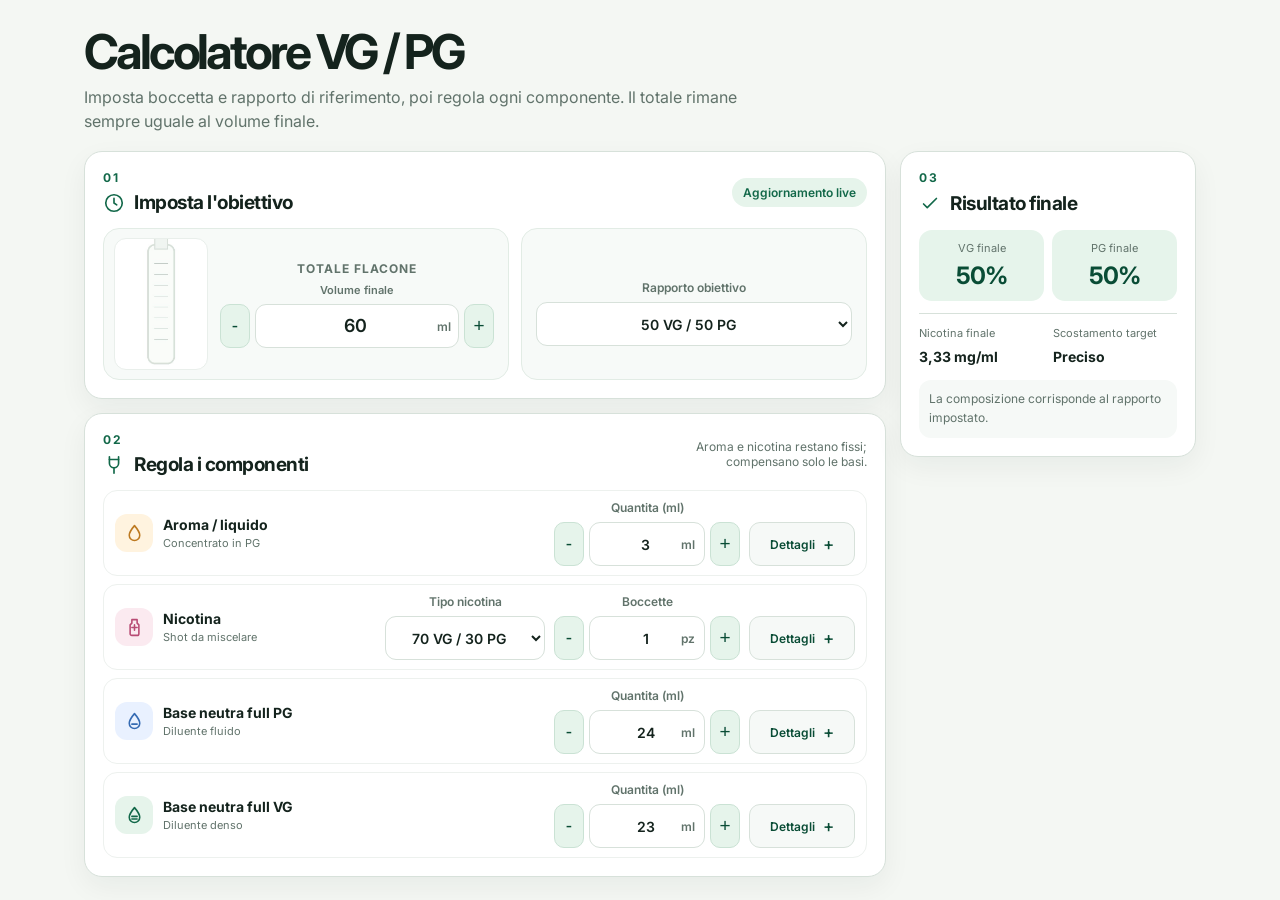
==== mixer.html @ ab555bd7 "a" ====
<!doctype html>
<html lang="it">
  <head>
    <meta charset="UTF-8" />
    <meta name="viewport" content="width=device-width, initial-scale=1.0" />
    <link rel="preconnect" href="https://fonts.googleapis.com" />
    <link rel="preconnect" href="https://fonts.gstatic.com" crossorigin />
    <link
      href="https://fonts.googleapis.com/css2?family=Inter:wght@400;500;600;700&display=swap"
      rel="stylesheet"
    />
    <link rel="stylesheet" href="mixer.css" />
    <link rel="manifest" href="manifest.json" />
    <meta name="theme-color" content="#126849" />
    <meta name="apple-mobile-web-app-capable" content="yes" />
    <meta name="apple-mobile-web-app-status-bar-style" content="default" />
    <meta name="apple-mobile-web-app-title" content="VG Mixer" />
    <link rel="apple-touch-icon" href="icon-192.png" />
    <title>Mixer VG / PG</title>
  </head>
  <body>
    <main class="page">
      <header class="hero">
        <div>
          <h1>Calcolatore VG / PG</h1>
          <p class="intro">
            Imposta boccetta e rapporto di riferimento, poi regola ogni
            componente. Il totale rimane sempre uguale al volume finale.
          </p>
        </div>
      </header>

      <form id="mixer-form" class="workspace" novalidate>
        <div class="editor">
          <section class="panel target-panel" aria-label="Impostazioni ricetta">
            <div class="panel-title">
              <div>
                <p class="step">01</p>
                <h2>
                  <svg
                    class="heading-icon"
                    viewBox="0 0 24 24"
                    aria-hidden="true"
                  >
                    <path d="M12 21a9 9 0 1 0 0-18 9 9 0 0 0 0 18Z" />
                    <path d="M12 7v5l3 2" />
                  </svg>
                  Imposta l'obiettivo
                </h2>
              </div>
              <span class="live-pill">Aggiornamento live</span>
            </div>
            <div class="target-layout">
              <label class="bottle-card">
                <span class="bottle-media" aria-hidden="true">
                  <img src="mixer-assets/flacone-graduato-60ml.jpg" alt="" />
                </span>
                <span class="bottle-controls">
                  <span class="bottle-label">Totale flacone</span>
                  <span class="bottle-helper">Volume finale</span>
                  <span class="stepper bottle-stepper">
                    <button
                      type="button"
                      class="adjust"
                      data-target="final-volume"
                      data-delta="-10"
                      aria-label="Diminuisci volume finale"
                    >
                      -
                    </button>
                    <span class="input-with-unit bottle-input">
                      <input
                        id="final-volume"
                        class="center-value"
                        type="number"
                        value="60"
                        min="0.1"
                        step="0.1"
                      />
                      <b>ml</b>
                    </span>
                    <button
                      type="button"
                      class="adjust"
                      data-target="final-volume"
                      data-delta="10"
                      aria-label="Aumenta volume finale"
                    >
                      +
                    </button>
                  </span>
                </span>
              </label>
              <div class="target-grid">
                <label>
                  Rapporto obiettivo
                  <select id="target-preset" class="center-select">
                    <option value="50" selected>50 VG / 50 PG</option>
                    <option value="70">70 VG / 30 PG</option>
                    <option value="custom">Personalizzato</option>
                  </select>
                </label>
                <div id="custom-target" class="custom-target" hidden>
                  <label>
                    VG personalizzato (%)
                    <span class="stepper">
                      <button
                        type="button"
                        class="adjust"
                        data-target="target-vg"
                        data-delta="-1"
                        aria-label="Diminuisci VG"
                      >
                        -
                      </button>
                      <input
                        id="target-vg"
                        class="center-value"
                        type="number"
                        value="50"
                        min="0"
                        max="100"
                        step="0.1"
                      />
                      <button
                        type="button"
                        class="adjust"
                        data-target="target-vg"
                        data-delta="1"
                        aria-label="Aumenta VG"
                      >
                        +
                      </button>
                    </span>
                  </label>
                  <div class="read-only-value">
                    <span>PG calcolato</span>
                    <strong id="target-pg">50%</strong>
                  </div>
                </div>
              </div>
            </div>
          </section>

          <section class="panel ingredients" aria-label="Componenti">
            <div class="panel-title">
              <div>
                <p class="step">02</p>
                <h2>
                  <svg
                    class="heading-icon"
                    viewBox="0 0 24 24"
                    aria-hidden="true"
                  >
                    <path d="M7 3v7a5 5 0 1 0 10 0V3" />
                    <path d="M7 6h10M12 15v6" />
                  </svg>
                  Regola i componenti
                </h2>
              </div>
              <p class="hint">
                Aroma e nicotina restano fissi; compensano solo le basi.
              </p>
            </div>

            <div class="component-row aroma" data-id="aroma">
              <div class="component-name">
                <span class="component-icon">
                  <svg viewBox="0 0 24 24" aria-hidden="true">
                    <path d="M12 3s6 7 6 11a6 6 0 0 1-12 0c0-4 6-11 6-11Z" />
                  </svg>
                </span>
                <div>
                  <strong>Aroma / liquido</strong>
                  <small>Concentrato in PG</small>
                </div>
              </div>
              <label class="field compact">
                <span>Quantita (ml)</span>
                <span class="stepper">
                  <button
                    type="button"
                    class="adjust"
                    data-target="aroma-amount"
                    data-delta="-0.1"
                    aria-label="Diminuisci aroma"
                  >
                    -
                  </button>
                  <span class="input-with-unit">
                    <input
                      id="aroma-amount"
                      class="amount center-value"
                      type="number"
                      value="3"
                      min="0"
                      step="0.1"
                    />
                    <b>ml</b>
                  </span>
                  <button
                    type="button"
                    class="adjust"
                    data-target="aroma-amount"
                    data-delta="0.1"
                    aria-label="Aumenta aroma"
                  >
                    +
                  </button>
                </span>
              </label>
              <details class="component-details">
                <summary>Dettagli</summary>
                <div class="detail-grid">
                  <div class="display-field">
                    <span>Composizione</span>
                    <strong>100% PG</strong>
                  </div>
                  <div class="display-field">
                    <span>VG / PG</span>
                    <output class="ratio">0% VG / 100% PG</output>
                  </div>
                </div>
              </details>
            </div>

            <div class="component-row nicotine" data-id="nicotine">
              <div class="component-name">
                <span class="component-icon">
                  <svg viewBox="0 0 24 24" aria-hidden="true">
                    <path
                      d="M9 3h6v4l2 2v10a2 2 0 0 1-2 2H9a2 2 0 0 1-2-2V9l2-2V3Z"
                    />
                    <path d="M9 12h6M12 9v6" />
                  </svg>
                </span>
                <div>
                  <strong>Nicotina</strong>
                  <small>Shot da miscelare</small>
                </div>
                <label class="nicotine-type">
                  Tipo nicotina
                  <select id="nicotine-ratio" class="center-select">
                    <option value="70vg" selected>70 VG / 30 PG</option>
                    <option value="50vg">50 VG / 50 PG</option>
                  </select>
                </label>
              </div>
              <label class="field compact">
                <span>Boccette</span>
                <span class="stepper">
                  <button
                    type="button"
                    class="adjust"
                    data-target="nicotine-bottles"
                    data-delta="-0.5"
                    aria-label="Diminuisci mezza boccetta di nicotina"
                  >
                    -
                  </button>
                  <span class="input-with-unit">
                    <input
                      id="nicotine-bottles"
                      class="center-value"
                      type="number"
                      value="1"
                      min="0"
                      step="0.5"
                    />
                    <b>pz</b>
                  </span>
                  <button
                    type="button"
                    class="adjust"
                    data-target="nicotine-bottles"
                    data-delta="0.5"
                    aria-label="Aumenta mezza boccetta di nicotina"
                  >
                    +
                  </button>
                </span>
              </label>
              <details class="component-details">
                <summary>Dettagli</summary>
                <div class="detail-grid nicotine-settings">
                  <div class="display-field shot-field">
                    <span>Dose fissa</span>
                    <strong>10 ml · 20 mg/ml</strong>
                  </div>
                  <div class="display-field full-detail">
                    <span>VG / PG</span>
                    <output class="ratio" id="nicotine-composition"
                      >70% VG / 30% PG</output
                    >
                  </div>
                </div>
              </details>
            </div>

            <div class="component-row pg" data-id="basePg">
              <div class="component-name">
                <span class="component-icon">
                  <svg viewBox="0 0 24 24" aria-hidden="true">
                    <path d="M12 3s6 7 6 11a6 6 0 0 1-12 0c0-4 6-11 6-11Z" />
                    <path d="M9 15h6" />
                  </svg>
                </span>
                <div>
                  <strong>Base neutra full PG</strong>
                  <small>Diluente fluido</small>
                </div>
              </div>
              <label class="field compact">
                <span>Quantita (ml)</span>
                <span class="stepper">
                  <button
                    type="button"
                    class="adjust"
                    data-target="base-pg-amount"
                    data-delta="-1"
                    aria-label="Diminuisci base PG"
                  >
                    -
                  </button>
                  <span class="input-with-unit">
                    <input
                      id="base-pg-amount"
                      class="amount center-value"
                      type="number"
                      value="24"
                      min="0"
                      step="0.1"
                    />
                    <b>ml</b>
                  </span>
                  <button
                    type="button"
                    class="adjust"
                    data-target="base-pg-amount"
                    data-delta="1"
                    aria-label="Aumenta base PG"
                  >
                    +
                  </button>
                </span>
              </label>
              <details class="component-details">
                <summary>Dettagli</summary>
                <div class="detail-grid">
                  <div class="display-field">
                    <span>Composizione</span>
                    <strong>100% PG</strong>
                  </div>
                  <div class="display-field">
                    <span>VG / PG</span>
                    <output class="ratio">0% VG / 100% PG</output>
                  </div>
                </div>
              </details>
            </div>

            <div class="component-row vg" data-id="baseVg">
              <div class="component-name">
                <span class="component-icon">
                  <svg viewBox="0 0 24 24" aria-hidden="true">
                    <path d="M12 3s6 7 6 11a6 6 0 0 1-12 0c0-4 6-11 6-11Z" />
                    <path d="M9 13h6M9 16h6" />
                  </svg>
                </span>
                <div>
                  <strong>Base neutra full VG</strong>
                  <small>Diluente denso</small>
                </div>
              </div>
              <label class="field compact">
                <span>Quantita (ml)</span>
                <span class="stepper">
                  <button
                    type="button"
                    class="adjust"
                    data-target="base-vg-amount"
                    data-delta="-1"
                    aria-label="Diminuisci base VG"
                  >
                    -
                  </button>
                  <span class="input-with-unit">
                    <input
                      id="base-vg-amount"
                      class="amount center-value"
                      type="number"
                      value="23"
                      min="0"
                      step="0.1"
                    />
                    <b>ml</b>
                  </span>
                  <button
                    type="button"
                    class="adjust"
                    data-target="base-vg-amount"
                    data-delta="1"
                    aria-label="Aumenta base VG"
                  >
                    +
                  </button>
                </span>
              </label>
              <details class="component-details">
                <summary>Dettagli</summary>
                <div class="detail-grid">
                  <div class="display-field">
                    <span>Composizione</span>
                    <strong>100% VG</strong>
                  </div>
                  <div class="display-field">
                    <span>VG / PG</span>
                    <output class="ratio">100% VG / 0% PG</output>
                  </div>
                </div>
              </details>
            </div>
          </section>
        </div>

        <section id="result" class="panel result" aria-live="polite">
          <p class="step">03</p>
          <h2>
            <svg class="heading-icon" viewBox="0 0 24 24" aria-hidden="true">
              <path d="m5 12 4 4L19 6" />
            </svg>
            Risultato finale
          </h2>
          <div class="ratio-result">
            <div>
              <span>VG finale</span>
              <strong id="result-vg">50%</strong>
            </div>
            <div>
              <span>PG finale</span>
              <strong id="result-pg">50%</strong>
            </div>
          </div>
          <div class="result-details">
            <div>
              <span>Nicotina finale</span>
              <strong id="result-nicotine">3,33 mg/ml</strong>
            </div>
            <div>
              <span>Scostamento target</span>
              <strong id="result-delta">Preciso</strong>
            </div>
          </div>
          <p id="result-note" class="result-note">
            La composizione corrisponde al rapporto impostato.
          </p>
        </section>
      </form>
    </main>
    <script src="mixer.js"></script>
    <script>
    if ("serviceWorker" in navigator) {
      window.addEventListener("load", () => {
        navigator.serviceWorker.register("./service-worker.js").catch(() => {});
      });
    }
    </script>
  </body>
</html>
---- mixer.css ----
:root {
  --bg: #f4f7f3;
  --panel: #fff;
  --ink: #14231d;
  --muted: #61736b;
  --border: #d7e1da;
  --green: #126849;
  --green-dark: #094c35;
  --green-soft: #e6f4eb;
  --blue-soft: #e9f1ff;
  --blue: #356bb3;
  --amber-soft: #fff3df;
  --amber: #bd7920;
  --pink-soft: #fbeaf0;
  --pink: #b84b74;
  --danger: #a33c37;
  --shadow: 0 10px 28px rgba(18, 42, 30, 0.055);
}

* {
  box-sizing: border-box;
}

body {
  margin: 0;
  color: var(--ink);
  background: var(--bg);
  font-family: "Inter", Arial, sans-serif;
}

.page {
  max-width: 1160px;
  margin: 0 auto;
  padding: 28px 24px 22px;
}

.hero {
  margin-bottom: 18px;
}

.hero > div {
  max-width: 710px;
}

.eyebrow,
.step {
  margin: 0 0 7px;
  color: var(--green);
  font-size: 12px;
  font-weight: 700;
  letter-spacing: 0.18em;
}

h1 {
  font-size: clamp(36px, 4vw, 48px);
  letter-spacing: -0.065em;
  line-height: 1;
  margin: 0 0 10px;
}

.intro {
  color: var(--muted);
  font-size: 16px;
  line-height: 1.48;
  margin: 0;
}

.workspace {
  display: grid;
  grid-template-columns: minmax(670px, 1fr) 296px;
  gap: 14px;
  align-items: start;
}

.editor {
  display: grid;
  gap: 14px;
  min-width: 0;
}

.panel {
  background: var(--panel);
  border: 1px solid var(--border);
  border-radius: 18px;
  box-shadow: var(--shadow);
  padding: 18px;
}

.panel-title {
  display: flex;
  justify-content: space-between;
  align-items: center;
  gap: 14px;
  margin-bottom: 14px;
}

.panel-title h2,
.result h2 {
  align-items: center;
  display: flex;
  gap: 9px;
  font-size: 19px;
  letter-spacing: -0.025em;
  margin: 0;
}

.heading-icon {
  color: var(--green);
  fill: none;
  flex: none;
  height: 22px;
  stroke: currentColor;
  stroke-linecap: round;
  stroke-linejoin: round;
  stroke-width: 1.8;
  width: 22px;
}

.panel-title .step {
  margin-bottom: 6px;
}

.live-pill {
  border-radius: 100px;
  color: var(--green);
  background: var(--green-soft);
  font-size: 12px;
  font-weight: 600;
  padding: 7px 11px;
}

.target-layout {
  display: grid;
  grid-template-columns: minmax(338px, 1.08fr) minmax(250px, 0.92fr);
  align-items: stretch;
  gap: 12px;
}

.target-grid {
  background: #f7faf8;
  border: 1px solid #e2ece5;
  border-radius: 16px;
  display: grid;
  grid-template-columns: minmax(190px, 1fr);
  gap: 10px;
  padding: 14px;
  min-height: 150px;
  align-items: center;
}

.target-grid > label {
  display: grid;
  align-content: center;
  justify-items: stretch;
  height: 100%;
  padding-top: 18px;
}

#target-preset {
  height: 44px;
  line-height: 44px;
}

.custom-target {
  display: grid;
  grid-template-columns: minmax(0, 1fr) 92px;
  gap: 9px;
}

.custom-target[hidden] {
  display: none;
}

.bottle-card {
  align-items: center;
  background: #f7faf8;
  border: 1px solid #e2ece5;
  border-radius: 16px;
  display: grid;
  gap: 12px;
  grid-template-columns: 94px minmax(0, 1fr);
  min-height: 150px;
  padding: 9px 14px 9px 10px;
}

.bottle-label {
  color: var(--muted);
  font-size: 12px;
  font-weight: 700;
  margin: 0;
  text-transform: uppercase;
  letter-spacing: 0.08em;
}

.bottle-media {
  align-items: center;
  background: #fff;
  border: 1px solid #e9efeb;
  border-radius: 12px;
  display: flex;
  height: 132px;
  justify-content: center;
  overflow: hidden;
  width: 94px;
}

.bottle-media img {
  height: 142px;
  mix-blend-mode: multiply;
  object-fit: contain;
  width: 92px;
}

.bottle-controls {
  display: grid;
  gap: 7px;
  min-width: 0;
}

.bottle-helper {
  color: var(--muted);
  display: block;
  font-size: 11px;
  font-weight: 600;
}

.bottle-input {
  display: block;
  position: relative;
  width: 92px;
}

.bottle-input input {
  font-size: 18px;
  height: 44px;
  padding: 0 27px 0 7px;
}

.bottle-input b {
  color: var(--muted);
  font-size: 11px;
  font-weight: 600;
  position: absolute;
  right: 8px;
  top: 15px;
}

label,
.read-only-value {
  color: var(--muted);
  display: grid;
  font-size: 12px;
  font-weight: 600;
  gap: 7px;
  text-align: center;
}

input,
select {
  height: 44px;
  border: 1px solid var(--border);
  border-radius: 11px;
  background: #fff;
  color: var(--ink);
  font: inherit;
  font-size: 14px;
  padding: 0 12px;
  width: 100%;
}

.stepper {
  align-items: center;
  display: flex;
  gap: 5px;
  min-width: 0;
}

.adjust {
  align-items: center;
  background: var(--green-soft);
  border: 1px solid #cae2d4;
  border-radius: 10px;
  color: var(--green-dark);
  cursor: pointer;
  display: inline-flex;
  flex: none;
  font-size: 19px;
  font-weight: 500;
  height: 44px;
  justify-content: center;
  transition:
    background 0.16s ease,
    border-color 0.16s ease;
  width: 30px;
}

.adjust:hover {
  background: #d6eee0;
  border-color: #abd1bc;
}

.adjust:active {
  background: #c7e5d4;
}

.input-with-unit {
  display: block;
  flex: 1;
  min-width: 0;
  position: relative;
}

.input-with-unit input {
  padding-left: 27px;
  padding-right: 30px;
}

.input-with-unit b {
  color: var(--muted);
  font-size: 12px;
  font-weight: 600;
  position: absolute;
  right: 10px;
  top: 15px;
}

.bottle-stepper {
  gap: 5px;
}

.bottle-stepper .adjust {
  height: 44px;
  width: 30px;
}

.bottle-stepper .input-with-unit b {
  color: var(--muted);
  font-size: 12px;
  right: 8px;
  top: 15px;
}

.center-select {
  text-align: center;
  text-align-last: center;
}

.center-value {
  appearance: textfield;
  font-weight: 600;
  text-align: center;
}

.center-value::-webkit-inner-spin-button,
.center-value::-webkit-outer-spin-button {
  -webkit-appearance: none;
  margin: 0;
}

input:focus,
select:focus {
  border-color: var(--green);
  box-shadow: 0 0 0 3px rgba(18, 104, 73, 0.13);
  outline: none;
}

.read-only-value strong {
  align-items: center;
  background: var(--green-soft);
  border-radius: 11px;
  color: var(--green-dark);
  display: flex;
  font-size: 18px;
  height: 44px;
  justify-content: center;
  padding: 0 13px;
}

.hint {
  color: var(--muted);
  font-size: 12px;
  margin: 0;
  max-width: 245px;
  text-align: right;
}

.component-row {
  display: grid;
  grid-template-columns: minmax(300px, 1fr) 186px 106px;
  align-items: end;
  gap: 9px;
}

.component-row.nicotine {
  grid-template-columns: minmax(300px, 1fr) 186px 106px;
}

.component-row {
  border: 1px solid #edf1ee;
  border-radius: 14px;
  margin-bottom: 8px;
  padding: 9px 11px;
}

.component-row:last-child {
  margin-bottom: 0;
}

.component-name {
  align-items: center;
  align-self: center;
  display: flex;
  gap: 10px;
}

.nicotine .component-name {
  align-self: end;
}

.nicotine-type {
  flex: none;
  margin-left: auto;
  width: 160px;
}

.component-name strong,
.component-name small {
  display: block;
}

.component-name strong {
  font-size: 14px;
}

.component-name small {
  color: var(--muted);
  font-size: 11px;
  margin-top: 3px;
}

.component-icon {
  align-items: center;
  background: var(--amber-soft);
  border-radius: 12px;
  color: var(--amber);
  display: flex;
  flex: none;
  height: 38px;
  justify-content: center;
  width: 38px;
}

.component-icon svg {
  fill: none;
  height: 21px;
  stroke: currentColor;
  stroke-linecap: round;
  stroke-linejoin: round;
  stroke-width: 1.8;
  width: 21px;
}

.nicotine .component-icon {
  background: var(--pink-soft);
  color: var(--pink);
}

.pg .component-icon {
  background: var(--blue-soft);
  color: var(--blue);
}

.vg .component-icon {
  background: var(--green-soft);
  color: var(--green);
}

.field.compact {
  display: grid;
  gap: 7px;
}

.field.compact > span:first-child {
  display: block;
  text-align: center;
}

.component-details {
  min-width: 0;
  position: relative;
}

.component-details summary {
  align-items: center;
  background: #f6f9f7;
  border: 1px solid var(--border);
  border-radius: 11px;
  color: var(--green-dark);
  cursor: pointer;
  display: flex;
  font-size: 12px;
  font-weight: 600;
  gap: 8px;
  height: 44px;
  justify-content: center;
  list-style: none;
  padding: 0 10px;
  user-select: none;
}

.component-details summary::-webkit-details-marker {
  display: none;
}

.component-details summary::after {
  content: "+";
  font-size: 17px;
  font-weight: 500;
  line-height: 1;
}

.component-details[open] summary {
  background: var(--green-soft);
  border-color: #cae2d4;
}

.component-details[open] summary::after {
  content: "-";
}

.detail-grid {
  background: #fff;
  border: 1px solid var(--border);
  border-radius: 13px;
  box-shadow: 0 15px 35px rgba(18, 42, 30, 0.12);
  display: grid;
  gap: 10px;
  grid-template-columns: repeat(2, minmax(0, 1fr));
  margin-top: 6px;
  padding: 10px;
  position: absolute;
  right: 0;
  width: 350px;
  z-index: 5;
}

.nicotine .detail-grid {
  grid-template-columns: repeat(2, minmax(0, 1fr));
  width: 320px;
}

.full-detail {
  grid-column: 1 / -1;
}

.display-field {
  color: var(--muted);
  display: grid;
  font-size: 12px;
  font-weight: 600;
  gap: 7px;
  min-width: 0;
  text-align: center;
}

.display-field strong,
.ratio {
  align-items: center;
  background: #f5f7f5;
  border-radius: 10px;
  color: var(--muted);
  display: flex;
  font-size: 13px;
  font-weight: 500;
  height: 44px;
  justify-content: center;
  padding: 12px 11px;
  text-align: center;
}

.shot-field strong {
  color: var(--ink);
  font-size: 11px;
  font-weight: 600;
  padding: 0 6px;
  white-space: nowrap;
}

.ratio {
  background: transparent;
  color: var(--green-dark);
  font-weight: 600;
}

.nicotine-settings {
  display: grid;
}

.nicotine-settings input,
.nicotine-settings select {
  height: 44px;
  font-size: 12px;
  padding: 0 8px;
  text-align: center;
}

.result {
  position: sticky;
  top: 20px;
}

.result .step {
  margin-bottom: 7px;
}

.ratio-result {
  display: grid;
  grid-template-columns: repeat(2, 1fr);
  gap: 8px;
  margin: 15px 0 11px;
}

.ratio-result div {
  background: var(--green-soft);
  border-radius: 13px;
  padding: 11px 8px;
  text-align: center;
}

.ratio-result span,
.result-details span {
  color: var(--muted);
  display: block;
  font-size: 11px;
  margin-bottom: 6px;
}

.ratio-result strong {
  color: var(--green-dark);
  font-size: 24px;
  letter-spacing: -0.04em;
}

.result-details {
  border-top: 1px solid var(--border);
  display: grid;
  gap: 10px;
  grid-template-columns: repeat(2, minmax(0, 1fr));
  margin-top: 12px;
  padding-top: 12px;
}

.result-details strong {
  font-size: 14px;
}

.result-note {
  border-radius: 12px;
  background: #f6f9f7;
  color: var(--muted);
  font-size: 12px;
  line-height: 1.55;
  margin: 14px 0 0;
  padding: 10px;
}

.result-note.changed {
  background: var(--amber-soft);
  color: #775325;
}

.result.error .result-note {
  background: #fff0ef;
  color: var(--danger);
}

.safety {
  color: var(--muted);
  font-size: 13px;
  line-height: 1.6;
  padding: 14px 2px 0;
}

@media (max-width: 1000px) {
  .workspace {
    grid-template-columns: 1fr;
    min-width: 0;
  }

  .result {
    position: static;
  }
}

@media (max-width: 740px) {
  body {
    overflow-x: hidden;
  }

  .page {
    padding: 20px 12px 18px;
    width: 100%;
  }

  .workspace,
  .editor,
  .panel,
  .ingredients,
  .result,
  .component-row,
  .ratio-result {
    max-width: 100%;
    min-width: 0;
  }

  .panel {
    padding: 15px;
  }

  .target-layout,
  .target-grid,
  .custom-target {
    grid-template-columns: 1fr;
  }

  .target-layout {
    gap: 10px;
  }

  .bottle-card {
    grid-template-columns: 86px minmax(0, 1fr);
    justify-self: stretch;
    min-height: 140px;
    padding: 7px 12px 7px 8px;
  }

  .bottle-media,
  .bottle-media img {
    height: 124px;
    width: 86px;
  }

  .bottle-media img {
    height: 134px;
  }

  .target-grid {
    width: 100%;
  }

  input,
  select,
  output {
    min-width: 0;
    max-width: 100%;
  }

  .panel-title {
    align-items: start;
    flex-direction: column;
    gap: 10px;
    margin-bottom: 12px;
  }

  .hint {
    text-align: left;
  }

  .component-row {
    grid-template-columns: minmax(0, 1fr);
    gap: 10px;
    min-width: 0;
  }

  .component-row.nicotine {
    grid-template-columns: minmax(0, 1fr);
    gap: 10px;
  }

  .component-name {
    grid-column: 1 / -1;
  }

  .field.compact {
    grid-column: 1 / -1;
  }

  .nicotine .component-name {
    align-self: center;
    display: grid;
    grid-template-columns: 38px minmax(0, 1fr);
  }

  .nicotine-type {
    grid-column: 1 / -1;
    margin-left: 0;
    width: auto;
  }

  .component-details {
    grid-column: 1 / -1;
  }

  .detail-grid,
  .nicotine .detail-grid {
    grid-template-columns: minmax(0, 1fr);
    margin-top: 8px;
    min-width: 0;
    position: static;
    width: 100%;
  }

  .full-detail {
    grid-column: auto;
  }

  .nicotine-settings label,
  .nicotine-settings input,
  .nicotine-settings select {
    min-width: 0;
  }

  .ratio-result {
    grid-template-columns: repeat(2, minmax(0, 1fr));
  }
}
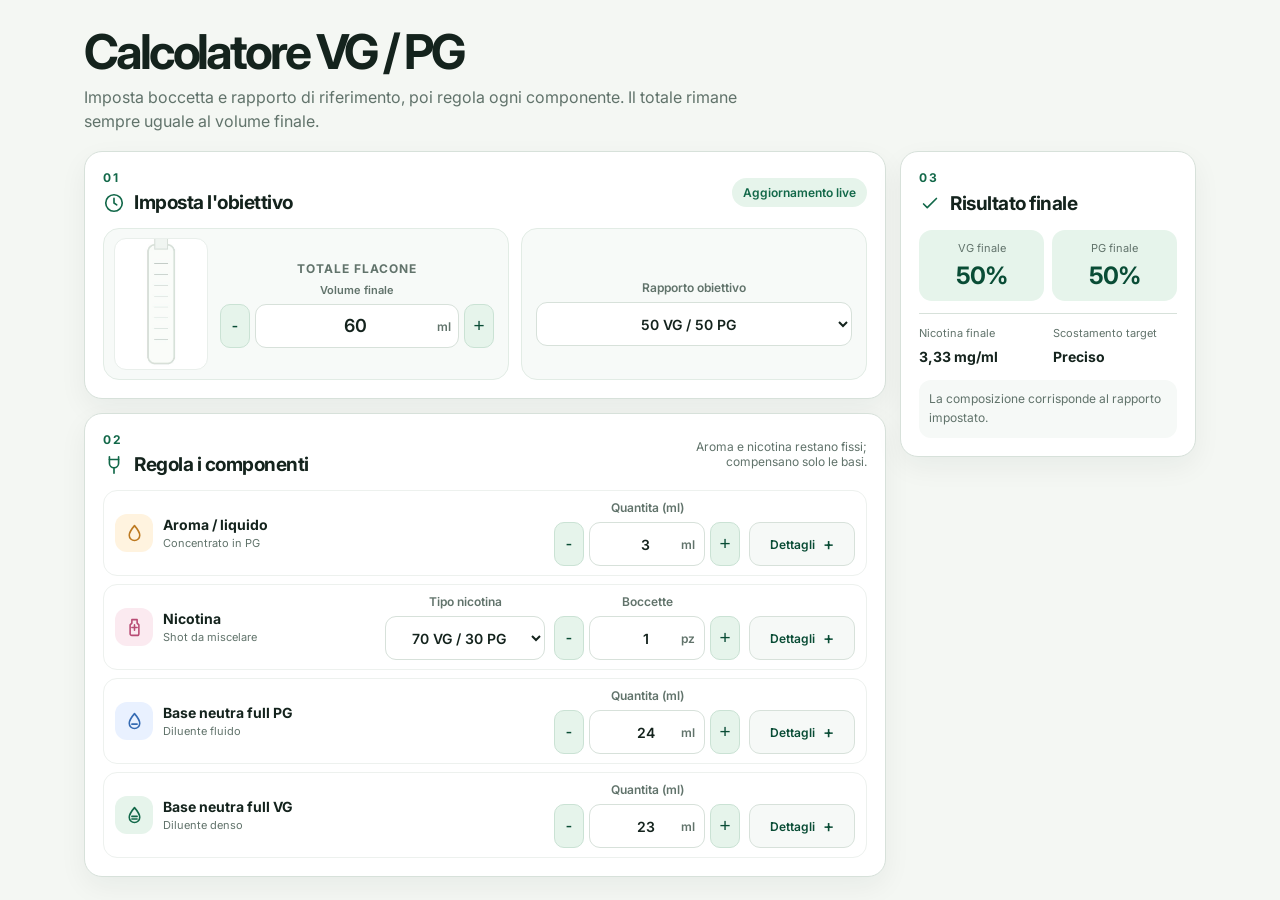
==== commit f65aba08: "Fix iPhone decimal inputs" ====
--- a/mixer.html
+++ b/mixer.html
@@ -2,7 +2,10 @@
 <html lang="it">
   <head>
     <meta charset="UTF-8" />
-    <meta name="viewport" content="width=device-width, initial-scale=1.0" />
+    <meta
+      name="viewport"
+      content="width=device-width, initial-scale=1.0, maximum-scale=1.0"
+    />
     <link rel="preconnect" href="https://fonts.googleapis.com" />
     <link rel="preconnect" href="https://fonts.gstatic.com" crossorigin />
     <link
@@ -72,7 +75,8 @@
                       <input
                         id="final-volume"
                         class="center-value"
-                        type="number"
+                        type="text"
+                        inputmode="decimal"
                         value="60"
                         min="0.1"
                         step="0.1"
@@ -116,7 +120,8 @@
                       <input
                         id="target-vg"
                         class="center-value"
-                        type="number"
+                        type="text"
+                        inputmode="decimal"
                         value="50"
                         min="0"
                         max="100"
@@ -191,7 +196,8 @@
                     <input
                       id="aroma-amount"
                       class="amount center-value"
-                      type="number"
+                      type="text"
+                      inputmode="decimal"
                       value="3"
                       min="0"
                       step="0.1"
@@ -262,7 +268,8 @@
                     <input
                       id="nicotine-bottles"
                       class="center-value"
-                      type="number"
+                      type="text"
+                      inputmode="decimal"
                       value="1"
                       min="0"
                       step="0.5"
@@ -326,7 +333,8 @@
                     <input
                       id="base-pg-amount"
                       class="amount center-value"
-                      type="number"
+                      type="text"
+                      inputmode="decimal"
                       value="24"
                       min="0"
                       step="0.1"
@@ -388,7 +396,8 @@
                     <input
                       id="base-vg-amount"
                       class="amount center-value"
-                      type="number"
+                      type="text"
+                      inputmode="decimal"
                       value="23"
                       min="0"
                       step="0.1"
@@ -459,11 +468,13 @@
     </main>
     <script src="mixer.js"></script>
     <script>
-    if ("serviceWorker" in navigator) {
-      window.addEventListener("load", () => {
-        navigator.serviceWorker.register("./service-worker.js").catch(() => {});
-      });
-    }
+      if ("serviceWorker" in navigator) {
+        window.addEventListener("load", () => {
+          navigator.serviceWorker
+            .register("./service-worker.js")
+            .catch(() => {});
+        });
+      }
     </script>
   </body>
 </html>
--- a/mixer.css
+++ b/mixer.css
@@ -824,3 +824,31 @@
     grid-template-columns: repeat(2, minmax(0, 1fr));
   }
 }
+
+/* Fix zoom automatico su iPhone quando premi velocemente + / - */
+html,
+body {
+  touch-action: manipulation;
+}
+
+button,
+input,
+select,
+.adjust,
+.stepper {
+  touch-action: manipulation;
+}
+
+.adjust {
+  user-select: none;
+  -webkit-user-select: none;
+  -webkit-tap-highlight-color: transparent;
+}
+
+/* Evita lo zoom automatico quando tocchi input/select su iPhone */
+@media (max-width: 740px) {
+  input,
+  select {
+    font-size: 16px;
+  }
+}
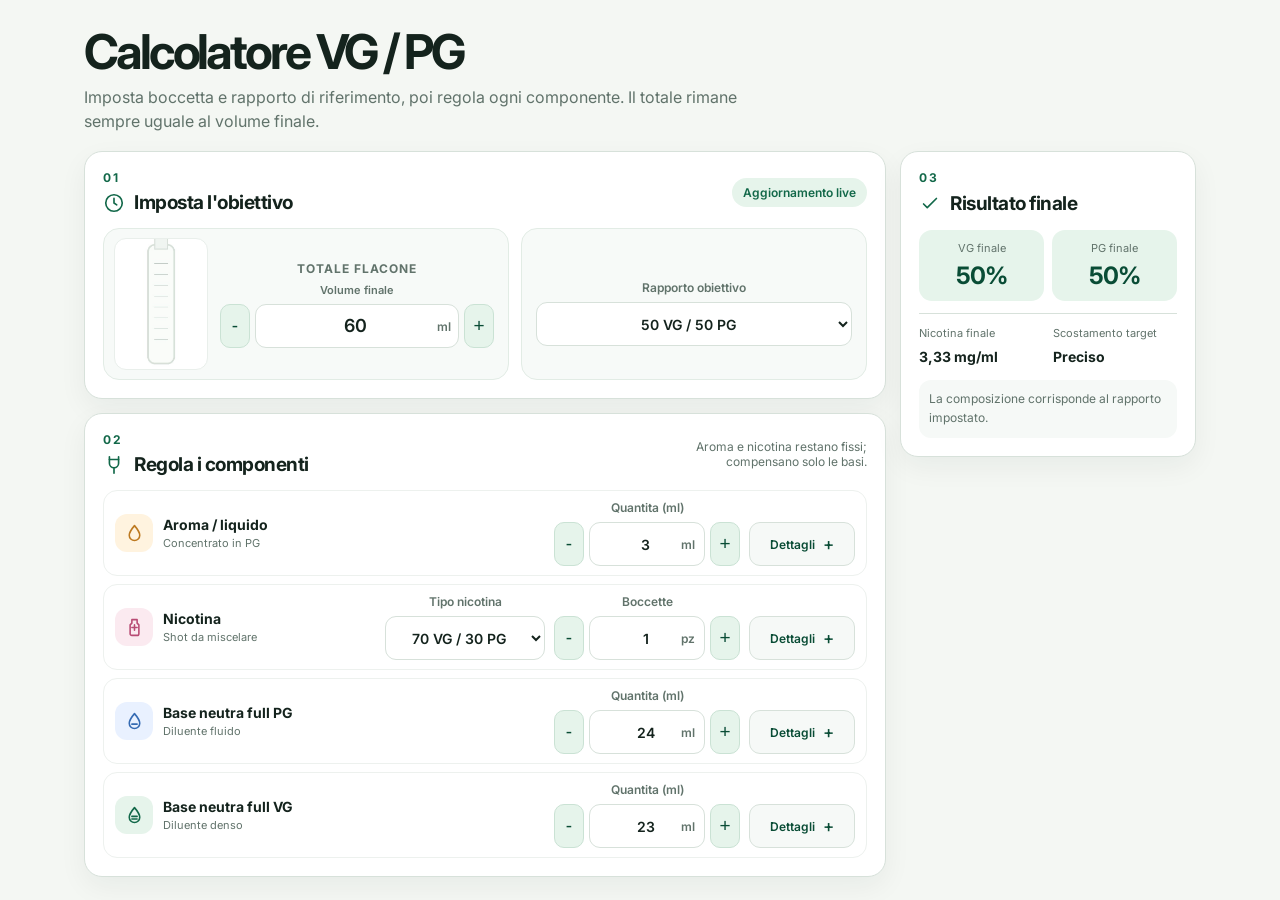
==== commit 9166d359: "a" ====
--- a/mixer.html
+++ b/mixer.html
@@ -76,10 +76,11 @@
                         id="final-volume"
                         class="center-value"
                         type="text"
-                        inputmode="decimal"
+                        inputmode="numeric"
+                        pattern="[0-9]*"
                         value="60"
-                        min="0.1"
-                        step="0.1"
+                        min="1"
+                        step="10"
                       />
                       <b>ml</b>
                     </span>
@@ -324,7 +325,7 @@
                     type="button"
                     class="adjust"
                     data-target="base-pg-amount"
-                    data-delta="-1"
+                    data-delta="-0.1"
                     aria-label="Diminuisci base PG"
                   >
                     -
@@ -345,7 +346,7 @@
                     type="button"
                     class="adjust"
                     data-target="base-pg-amount"
-                    data-delta="1"
+                    data-delta="0.1"
                     aria-label="Aumenta base PG"
                   >
                     +
@@ -387,7 +388,7 @@
                     type="button"
                     class="adjust"
                     data-target="base-vg-amount"
-                    data-delta="-1"
+                    data-delta="-0.1"
                     aria-label="Diminuisci base VG"
                   >
                     -
@@ -408,7 +409,7 @@
                     type="button"
                     class="adjust"
                     data-target="base-vg-amount"
-                    data-delta="1"
+                    data-delta="0.1"
                     aria-label="Aumenta base VG"
                   >
                     +
